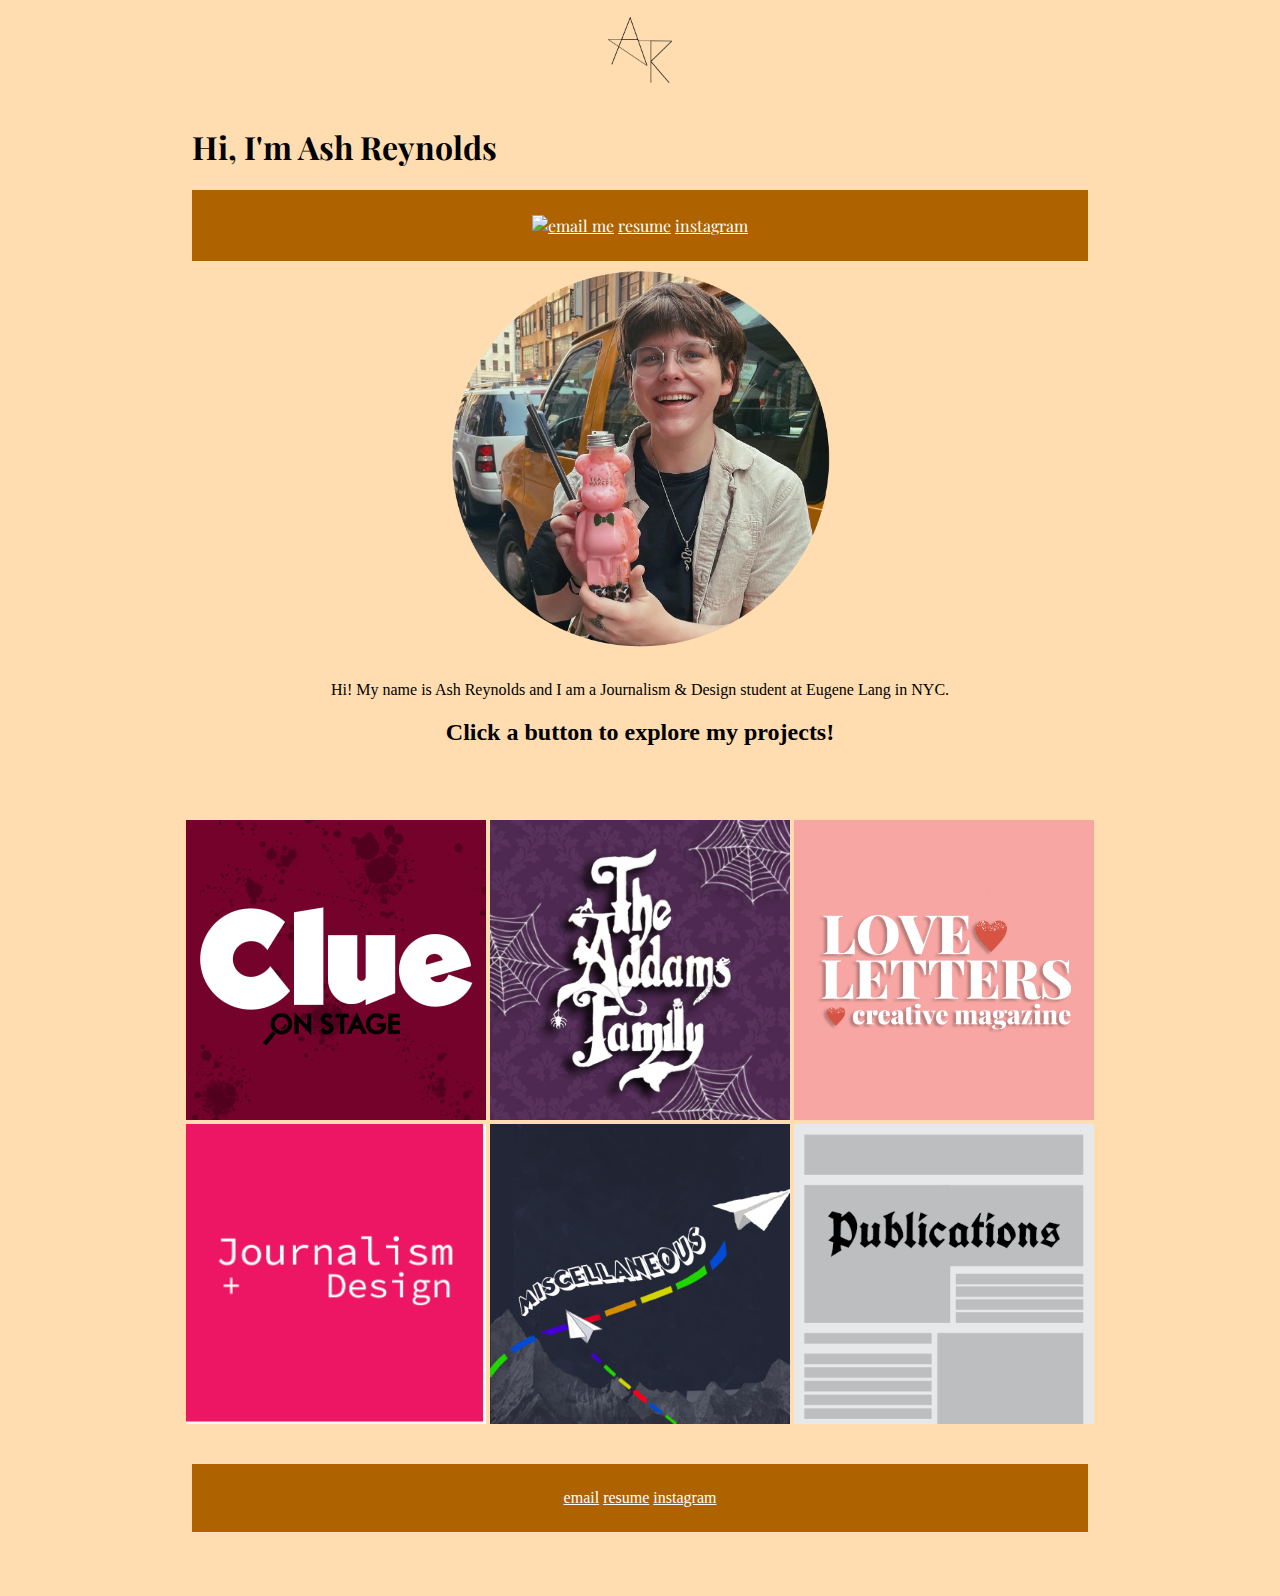
==== index.html @ a7f6f756 "changing the menu items to images" ====
<!DOCTYPE html>
<html lang="en">
<head>
  <meta charset="UTF-8" />
  <title>Ash Reynolds Portfolio</title>
  <meta name="viewport" content="width=device-width,initial-scale=1" />
  <link rel="stylesheet" media="screen" href="style.css">
  <link rel='preconnect' href='https://fonts.googleapis.com'>
  <link href='https://fonts.googleapis.com/css2?family=Playfair+Display&display=swap' rel="style.css" type='text/css'>
</head>
<body>
  <div class="masthead">
    <div class="logocontainer">
      <a href=index.html><img src="images\home-button.png" width="100px" height="100px" alt="Stylixed text of the initials AR. The A looks like a star and connects to the sharp R."></a>
      <h1>Hi, I'm Ash Reynolds</h1>
    </div>
    <div class="menu">
      <nav>
          <li><a href=mailto:ashreyn13@gmail.com><img src="C:\Users\ashre\OneDrive - The New School\Desktop\MINI PROJECT3\miniproj3\images\mail-icon.png" width="50px" height="auto" alt="email me"></a></li>
          <li><a href="https://docs.google.com/document/d/1eVObekTUfggOz8HIhlPVS2lhpx1QW9jNQd4CVsNR6J8/edit?usp=sharing">resume</a></li>
          <li><a href="https://www.instagram.com/ashreynn/">instagram</a></li>
      </nav>
    </div>
  </div>
  <div class= "aboutme">
      <div class="photo">
        <img src="images\AR-pic-round.png" width="400px" height="400px">
      </div>
      <div class="aboutmetext">
        <p> Hi! My name is Ash Reynolds and I am a Journalism & Design student at Eugene Lang in NYC.</p>
      </div>
  </div>
  <div class="welcome">
      <h2>Click a button to explore my projects!</h2>
    </div>
  </div>
  <br><br><br>
  <div class="buttons"> 
        <div class="toprow">
          <a href="cluepage.html"><img src="images\clue-squareicon.png" width="300px" height="300px"></a>
          <a href="addamspage.html"><img src="images\addamsfam-squareicon.png" width="300px" height="300px"></a>
          <a href="loveletterspage.html"><img src="images\loveletters-squareicon.png" width="300px" height="300px"></a>
        </div> 
        <div class="bottomrow">
          <a href="jdpage.html"><img src="images\jD-squareicon1.png" width="300px" height="300px"></a>
          <a href="miscpage.html"><img src="images\misc-squareicon.png" width="300px" height="300px"></a>
          <a href="publicationspage.html"><img src="images\publications-squareicon.png" width="300px" height="300px"></a>
        </div>
  </div>
  <br><br>
  <footer>
    <div class="footer">
      <nav>
        <li><a href=mailto:ashreyn13@gmail.com>email</a></li>
        <li><a href="https://docs.google.com/document/d/1eVObekTUfggOz8HIhlPVS2lhpx1QW9jNQd4CVsNR6J8/edit?usp=sharing">resume</a></li>
        <li><a href="https://www.instagram.com/ashreynn/">instagram</a></li>
      </nav>
    </div>
  </footer>
</body>
</html>
---- style.css ----
@import url('https://fonts.googleapis.com/css2?family=Playfair+Display&display=swap');

body {
    background-color: #ffddb0;
    text-align: center;
    margin: auto;
}

h1 {
    text-align: left;
    margin-left: 15%;
    font-family: 'Playfair Display', serif;
}

.menu {
    background-color: #AE6300;
    margin-left: 15%;
    margin-right: 15%;
    padding-top: 25px;
    padding-bottom: 25px;
    position: sticky;
    font-family: 'Playfair Display', serif;
}

li {
    display:inline-block;
}

.footer {
    background-color: #AE6300;
    margin-left: 15%;
    margin-right: 15%;
    margin-bottom: 5%;
    padding-top: 25px;
    padding-bottom: 25px;
}

a:link {
    color:white
}
a:visited {
    color: white;
}

a:hover {
    color:#E82D62
}

a:active {
    color: white;
}

@media (max-width: 450px) {
    body {
        background-color: aqua;
    }
}
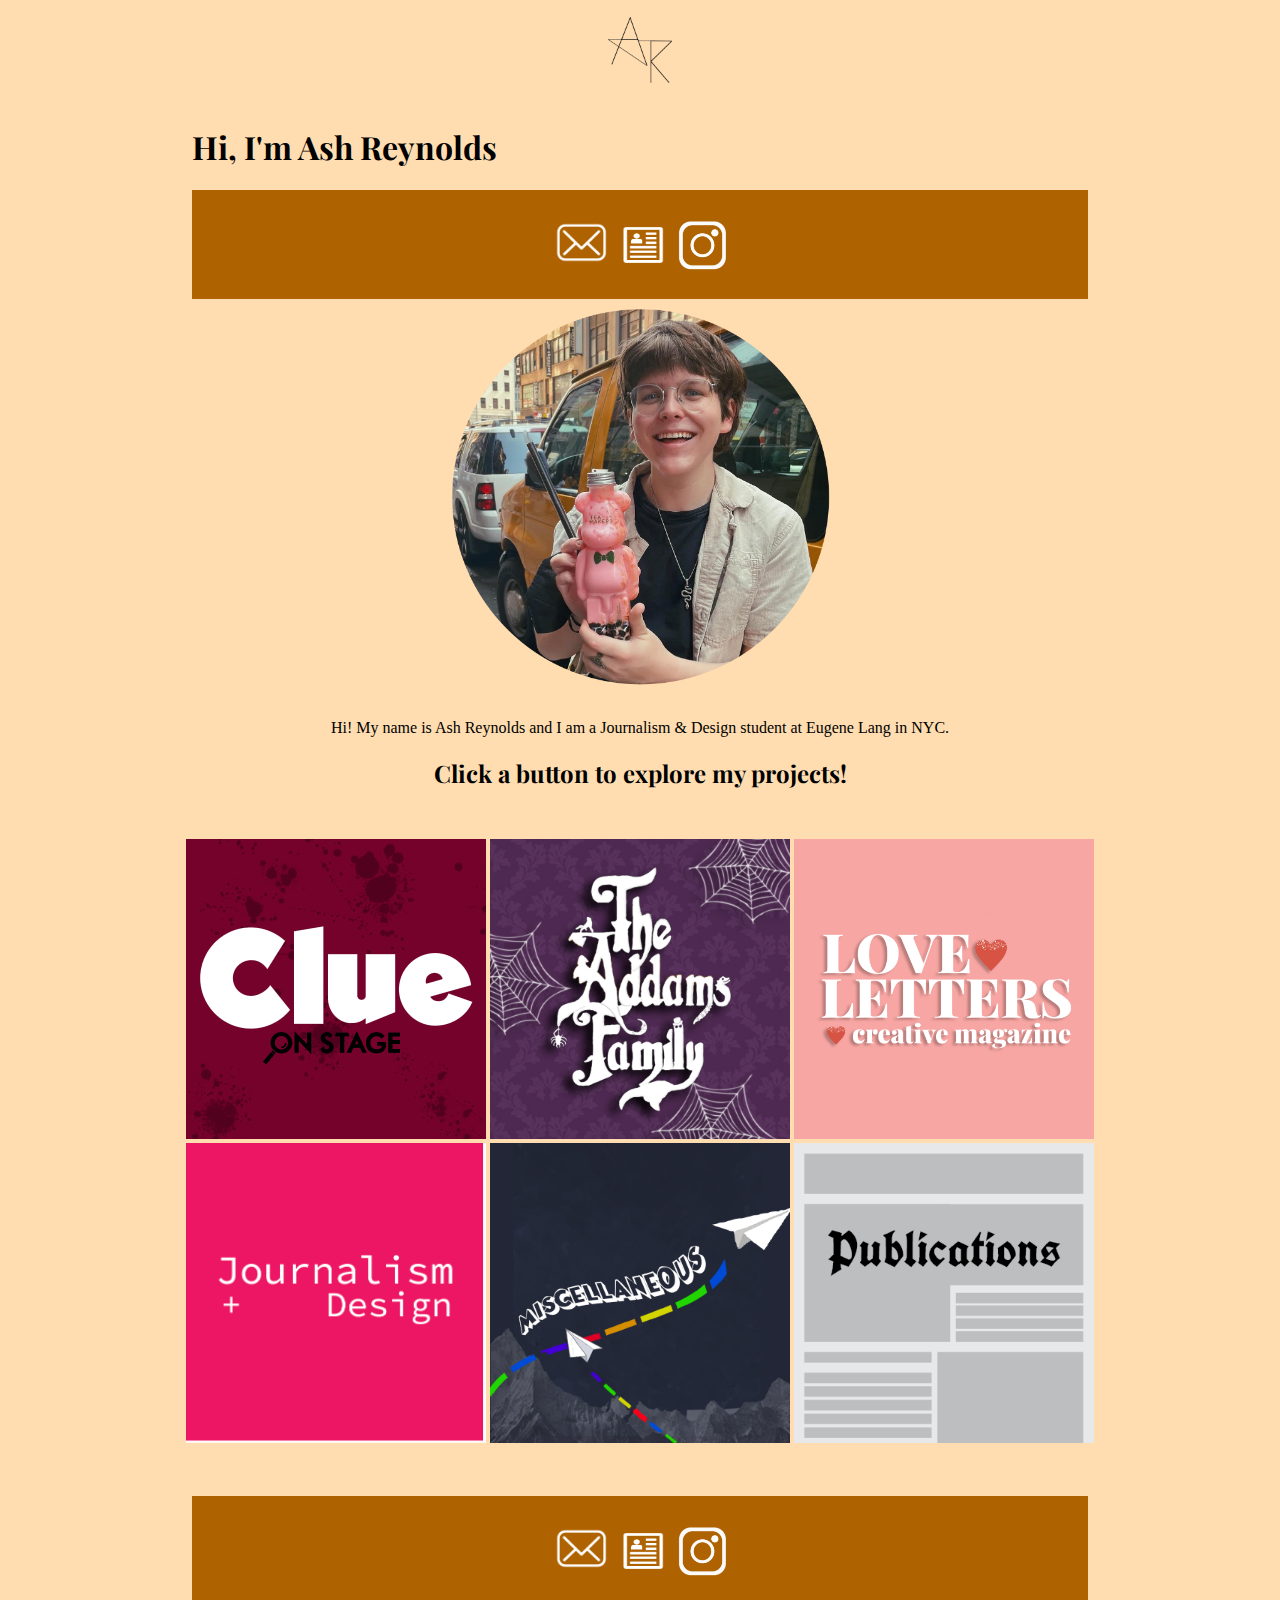
==== commit bc9b04f9: "made the buttons grow when u hover over" ====
--- a/index.html
+++ b/index.html
@@ -16,9 +16,9 @@
     </div>
     <div class="menu">
       <nav>
-          <li><a href=mailto:ashreyn13@gmail.com><img src="C:\Users\ashre\OneDrive - The New School\Desktop\MINI PROJECT3\miniproj3\images\mail-icon.png" width="50px" height="auto" alt="email me"></a></li>
-          <li><a href="https://docs.google.com/document/d/1eVObekTUfggOz8HIhlPVS2lhpx1QW9jNQd4CVsNR6J8/edit?usp=sharing">resume</a></li>
-          <li><a href="https://www.instagram.com/ashreynn/">instagram</a></li>
+          <li><a href=mailto:ashreyn13@gmail.com><img src="images\mail-icon.png" width="55px" height="auto" alt="email me"></a></li>
+          <li><a href="https://docs.google.com/document/d/1eVObekTUfggOz8HIhlPVS2lhpx1QW9jNQd4CVsNR6J8/edit?usp=sharing" target="_blank"><img src="images\resume-icon.png" width="60px" height="50px"></a></li>
+          <li><a href="https://www.instagram.com/ashreynn/" target="_blank"><img src="images\instagram-icon.png" width="50px" height="auto"></a></li>
       </nav>
     </div>
   </div>
@@ -34,26 +34,26 @@
       <h2>Click a button to explore my projects!</h2>
     </div>
   </div>
-  <br><br><br>
+  <br>
   <div class="buttons"> 
         <div class="toprow">
-          <a href="cluepage.html"><img src="images\clue-squareicon.png" width="300px" height="300px"></a>
-          <a href="addamspage.html"><img src="images\addamsfam-squareicon.png" width="300px" height="300px"></a>
-          <a href="loveletterspage.html"><img src="images\loveletters-squareicon.png" width="300px" height="300px"></a>
+          <a href="cluepage.html" class="link"><img src="images\clue-squareicon.png" width="300px" height="300px"></a>
+          <a href="addamspage.html" class="link"><img src="images\addamsfam-squareicon.png" width="300px" height="300px"></a>
+          <a href="loveletterspage.html" class="link"><img src="images\loveletters-squareicon.png" width="300px" height="300px"></a>
         </div> 
         <div class="bottomrow">
-          <a href="jdpage.html"><img src="images\jD-squareicon1.png" width="300px" height="300px"></a>
-          <a href="miscpage.html"><img src="images\misc-squareicon.png" width="300px" height="300px"></a>
-          <a href="publicationspage.html"><img src="images\publications-squareicon.png" width="300px" height="300px"></a>
+          <a href="jdpage.html" class="link"><img src="images\jD-squareicon1.png" width="300px" height="300px"></a>
+          <a href="miscpage.html" class="link"><img src="images\misc-squareicon.png" width="300px" height="300px"></a>
+          <a href="publicationspage.html" class="link"><img src="images\publications-squareicon.png" width="300px" height="300px"></a>
         </div>
   </div>
   <br><br>
   <footer>
     <div class="footer">
       <nav>
-        <li><a href=mailto:ashreyn13@gmail.com>email</a></li>
-        <li><a href="https://docs.google.com/document/d/1eVObekTUfggOz8HIhlPVS2lhpx1QW9jNQd4CVsNR6J8/edit?usp=sharing">resume</a></li>
-        <li><a href="https://www.instagram.com/ashreynn/">instagram</a></li>
+        <li><a href=mailto:ashreyn13@gmail.com><img src="images\mail-icon.png" width="55px" height="auto" alt="email me"></a></li>
+        <li><a href="https://docs.google.com/document/d/1eVObekTUfggOz8HIhlPVS2lhpx1QW9jNQd4CVsNR6J8/edit?usp=sharing" target="_blank"><img src="images\resume-icon.png" width="60px" height="50px"></a></li>
+        <li><a href="https://www.instagram.com/ashreynn/" target="_blank"><img src="images\instagram-icon.png" width="50px" height="auto"></a></li>
       </nav>
     </div>
   </footer>
--- a/style.css
+++ b/style.css
@@ -12,6 +12,28 @@
     font-family: 'Playfair Display', serif;
 }
 
+h2 {
+    font-family: 'Playfair Display', serif;
+    size: 50px;
+}
+
+.aboutme {
+    background-color: #ffddb0;
+}
+
+.welcome {
+    background-color:#ffddb0;
+}
+
+.buttons {
+    background-color:#ffddb0;
+    padding: 1%;
+}
+
+.logocontainer {
+    background-color: #ffddb0;
+}
+
 .menu {
     background-color: #AE6300;
     margin-left: 15%;
@@ -24,6 +46,10 @@
 
 li {
     display:inline-block;
+}
+
+.buttons img:hover{
+    transform: scale(1.15);
 }
 
 .footer {
@@ -43,7 +69,7 @@
 }
 
 a:hover {
-    color:#E82D62
+    color:#E82D62;
 }
 
 a:active {
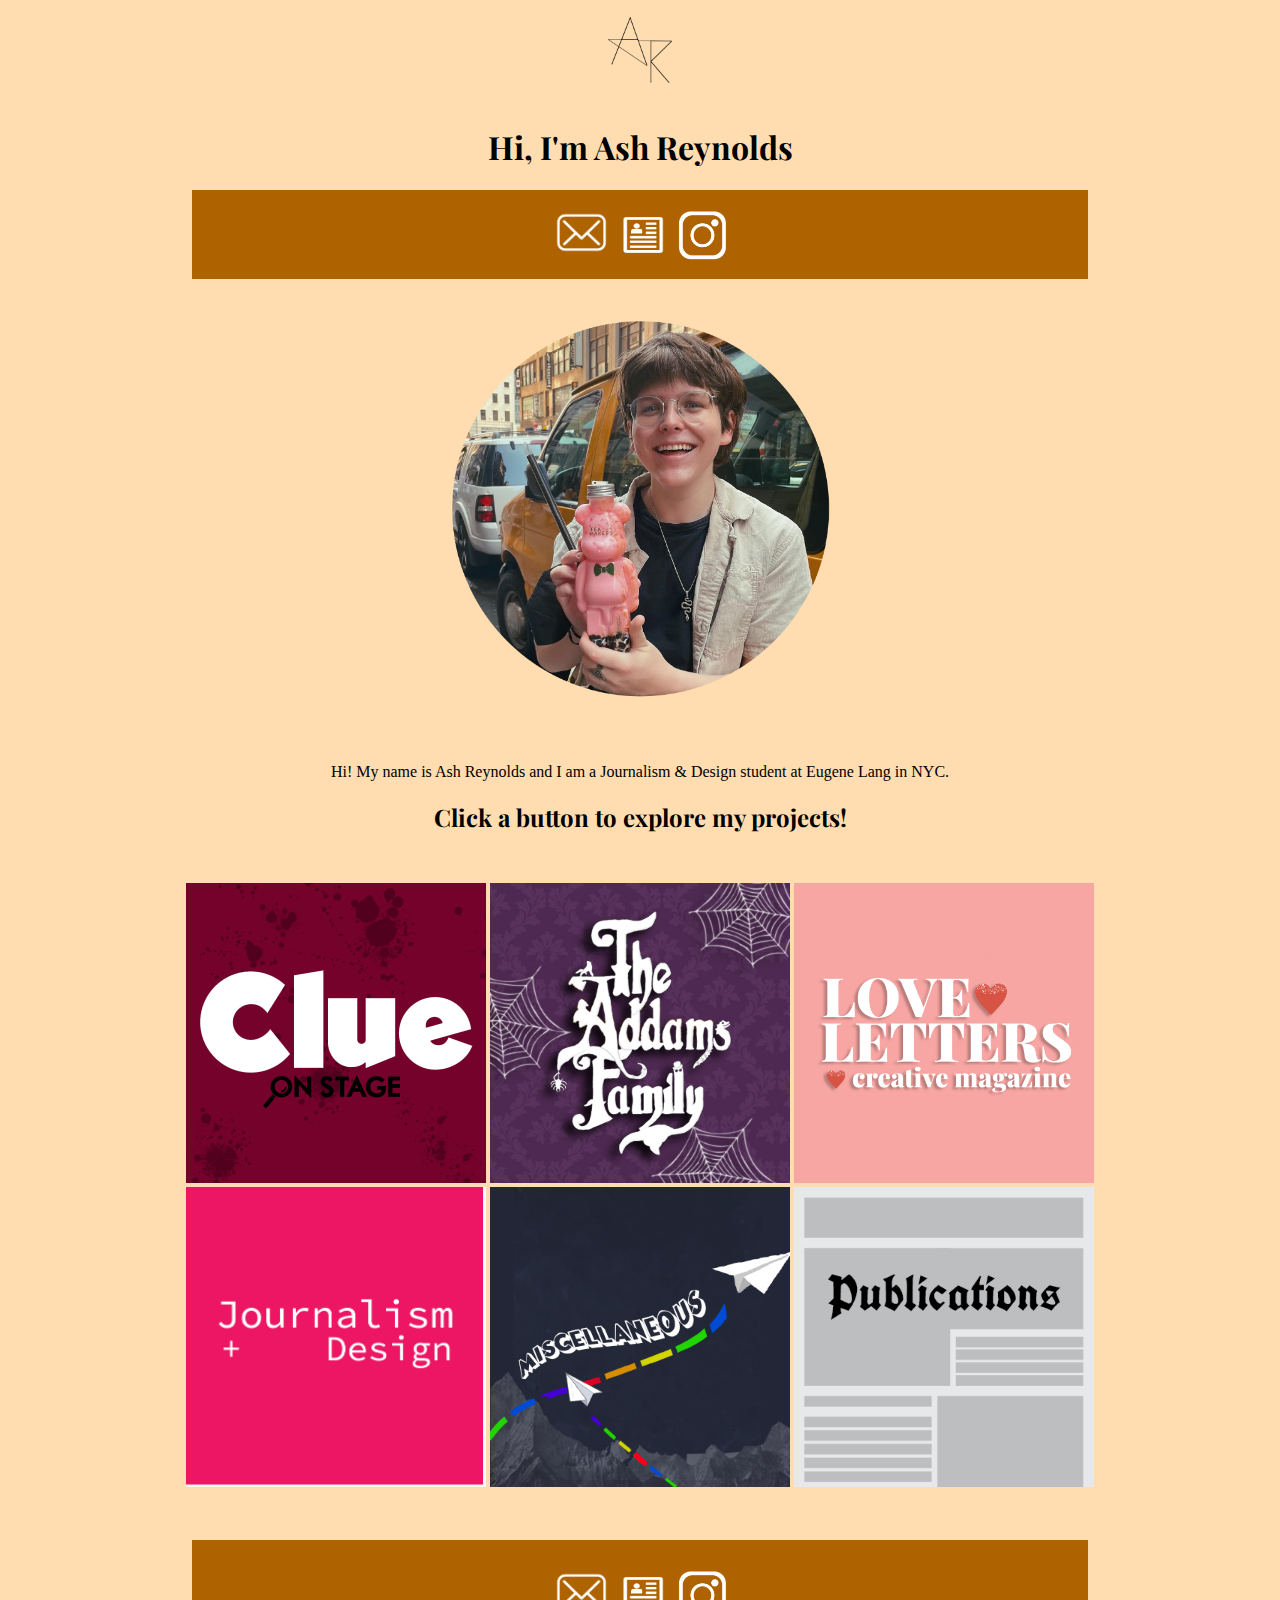
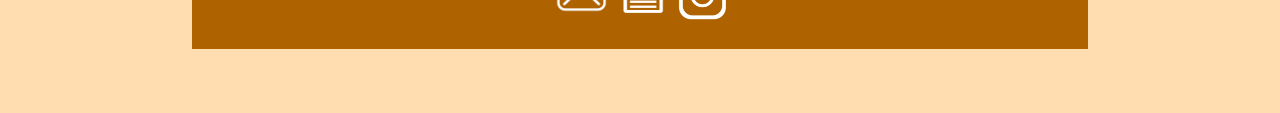
==== commit 82eaaf5c: "favicon" ====
--- a/index.html
+++ b/index.html
@@ -7,6 +7,7 @@
   <link rel="stylesheet" media="screen" href="style.css">
   <link rel='preconnect' href='https://fonts.googleapis.com'>
   <link href='https://fonts.googleapis.com/css2?family=Playfair+Display&display=swap' rel="style.css" type='text/css'>
+  <link rel="icon" type="image/x-icon" href="/images/home-button.png">
 </head>
 <body>
   <div class="masthead">
@@ -44,7 +45,7 @@
         <div class="bottomrow">
           <a href="jdpage.html" class="link"><img src="images\jD-squareicon1.png" width="300px" height="300px"></a>
           <a href="miscpage.html" class="link"><img src="images\misc-squareicon.png" width="300px" height="300px"></a>
-          <a href="publicationspage.html" class="link"><img src="images\publications-squareicon.png" width="300px" height="300px"></a>
+          <a href="publicationspage.html" ><img src="images\publications-squareicon.png" width="300px" height="300px"></a>
         </div>
   </div>
   <br><br>
--- a/style.css
+++ b/style.css
@@ -7,8 +7,7 @@
 }
 
 h1 {
-    text-align: left;
-    margin-left: 15%;
+    text-align: center;
     font-family: 'Playfair Display', serif;
 }
 
@@ -19,6 +18,10 @@
 
 .aboutme {
     background-color: #ffddb0;
+}
+
+.photo {
+    padding: 2.5%;
 }
 
 .welcome {
@@ -38,8 +41,8 @@
     background-color: #AE6300;
     margin-left: 15%;
     margin-right: 15%;
-    padding-top: 25px;
-    padding-bottom: 25px;
+    padding-top: 15px;
+    padding-bottom: 15px;
     position: sticky;
     font-family: 'Playfair Display', serif;
 }
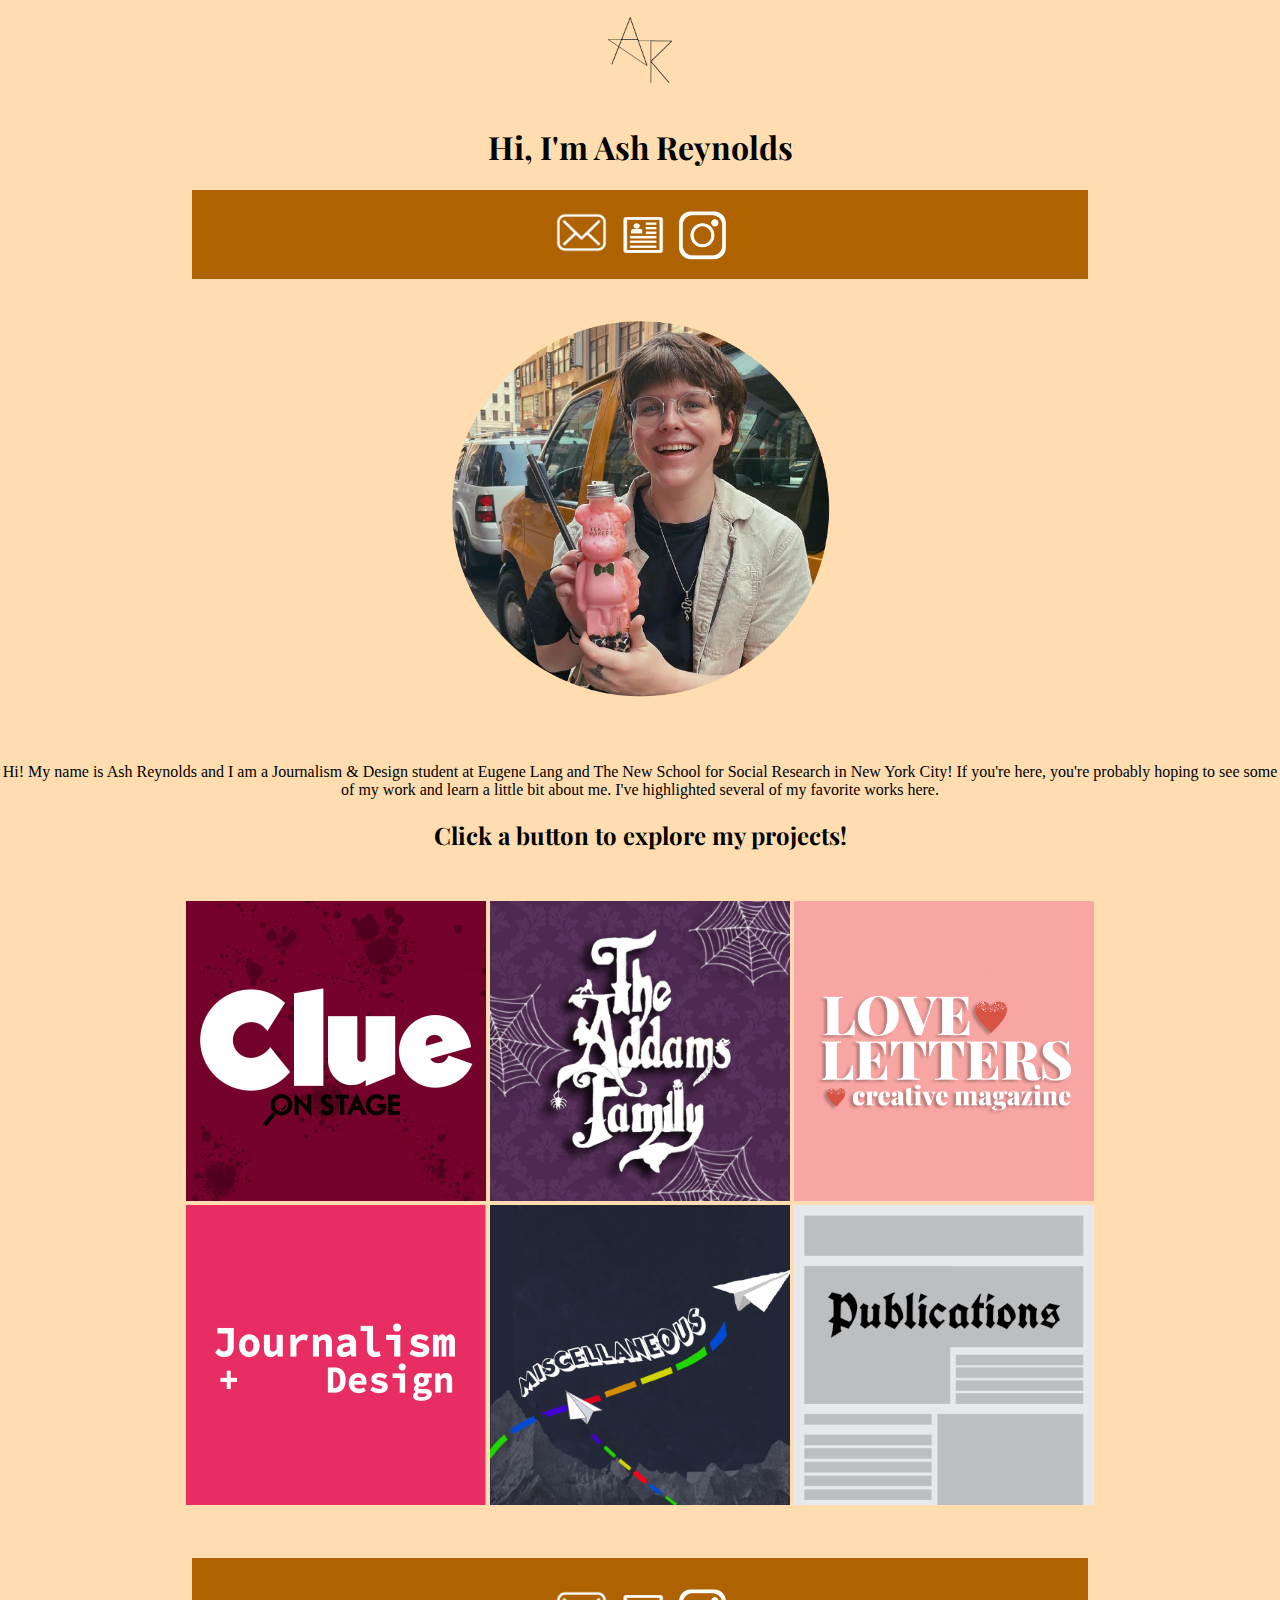
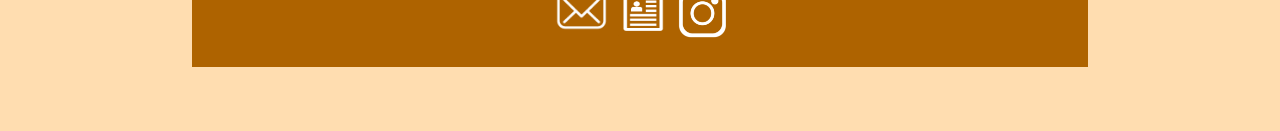
==== commit 67e7a294: "meow" ====
--- a/index.html
+++ b/index.html
@@ -7,7 +7,7 @@
   <link rel="stylesheet" media="screen" href="style.css">
   <link rel='preconnect' href='https://fonts.googleapis.com'>
   <link href='https://fonts.googleapis.com/css2?family=Playfair+Display&display=swap' rel="style.css" type='text/css'>
-  <link rel="icon" type="image/x-icon" href="/images/home-button.png">
+  <link rel="icon" type="image/png" href="images/AR-favicon.png" />
 </head>
 <body>
   <div class="masthead">
@@ -28,7 +28,7 @@
         <img src="images\AR-pic-round.png" width="400px" height="400px">
       </div>
       <div class="aboutmetext">
-        <p> Hi! My name is Ash Reynolds and I am a Journalism & Design student at Eugene Lang in NYC.</p>
+        <p> Hi! My name is Ash Reynolds and I am a Journalism & Design student at Eugene Lang and The New School for Social Research in New York City! If you're here, you're probably hoping to see some of my work and learn a little bit about me. I've highlighted several of my favorite works here.</p>
       </div>
   </div>
   <div class="welcome">
@@ -38,14 +38,14 @@
   <br>
   <div class="buttons"> 
         <div class="toprow">
-          <a href="cluepage.html" class="link"><img src="images\clue-squareicon.png" width="300px" height="300px"></a>
-          <a href="addamspage.html" class="link"><img src="images\addamsfam-squareicon.png" width="300px" height="300px"></a>
-          <a href="loveletterspage.html" class="link"><img src="images\loveletters-squareicon.png" width="300px" height="300px"></a>
+          <a href="cluepage.html" class="link"><img src="images\clue-squareicon.png" width="300px" height="300px" alt="clue"></a>
+          <a href="addamspage.html" class="link"><img src="images\addamsfam-squareicon.png" width="300px" height="300px" alt="the addams family"></a>
+          <a href="loveletterspage.html" class="link"><img src="images\loveletters-squareicon.png" width="300px" height="300px" alt="love letters"></a>
         </div> 
         <div class="bottomrow">
-          <a href="jdpage.html" class="link"><img src="images\jD-squareicon1.png" width="300px" height="300px"></a>
-          <a href="miscpage.html" class="link"><img src="images\misc-squareicon.png" width="300px" height="300px"></a>
-          <a href="publicationspage.html" ><img src="images\publications-squareicon.png" width="300px" height="300px"></a>
+          <a href="jdpage.html" class="link"><img src="images\jD-squareicon1.png" width="300px" height="300px" alt="journalism and design"></a>
+          <a href="miscpage.html" class="link"><img src="images\misc-squareicon.png" width="300px" height="300px" alt="miscellaneous"></a>
+          <a href="publicationspage.html" ><img src="images\publications-squareicon.png" width="300px" height="300px" alt="publications"></a>
         </div>
   </div>
   <br><br>
@@ -53,8 +53,8 @@
     <div class="footer">
       <nav>
         <li><a href=mailto:ashreyn13@gmail.com><img src="images\mail-icon.png" width="55px" height="auto" alt="email me"></a></li>
-        <li><a href="https://docs.google.com/document/d/1eVObekTUfggOz8HIhlPVS2lhpx1QW9jNQd4CVsNR6J8/edit?usp=sharing" target="_blank"><img src="images\resume-icon.png" width="60px" height="50px"></a></li>
-        <li><a href="https://www.instagram.com/ashreynn/" target="_blank"><img src="images\instagram-icon.png" width="50px" height="auto"></a></li>
+        <li><a href="https://docs.google.com/document/d/1eVObekTUfggOz8HIhlPVS2lhpx1QW9jNQd4CVsNR6J8/edit?usp=sharing" target="_blank"><img src="images\resume-icon.png" width="60px" height="50px" alt="resume"></a></li>
+        <li><a href="https://www.instagram.com/ashreynn/" target="_blank"><img src="images\instagram-icon.png" width="50px" height="auto" alt="instagram"></a></li>
       </nav>
     </div>
   </footer>
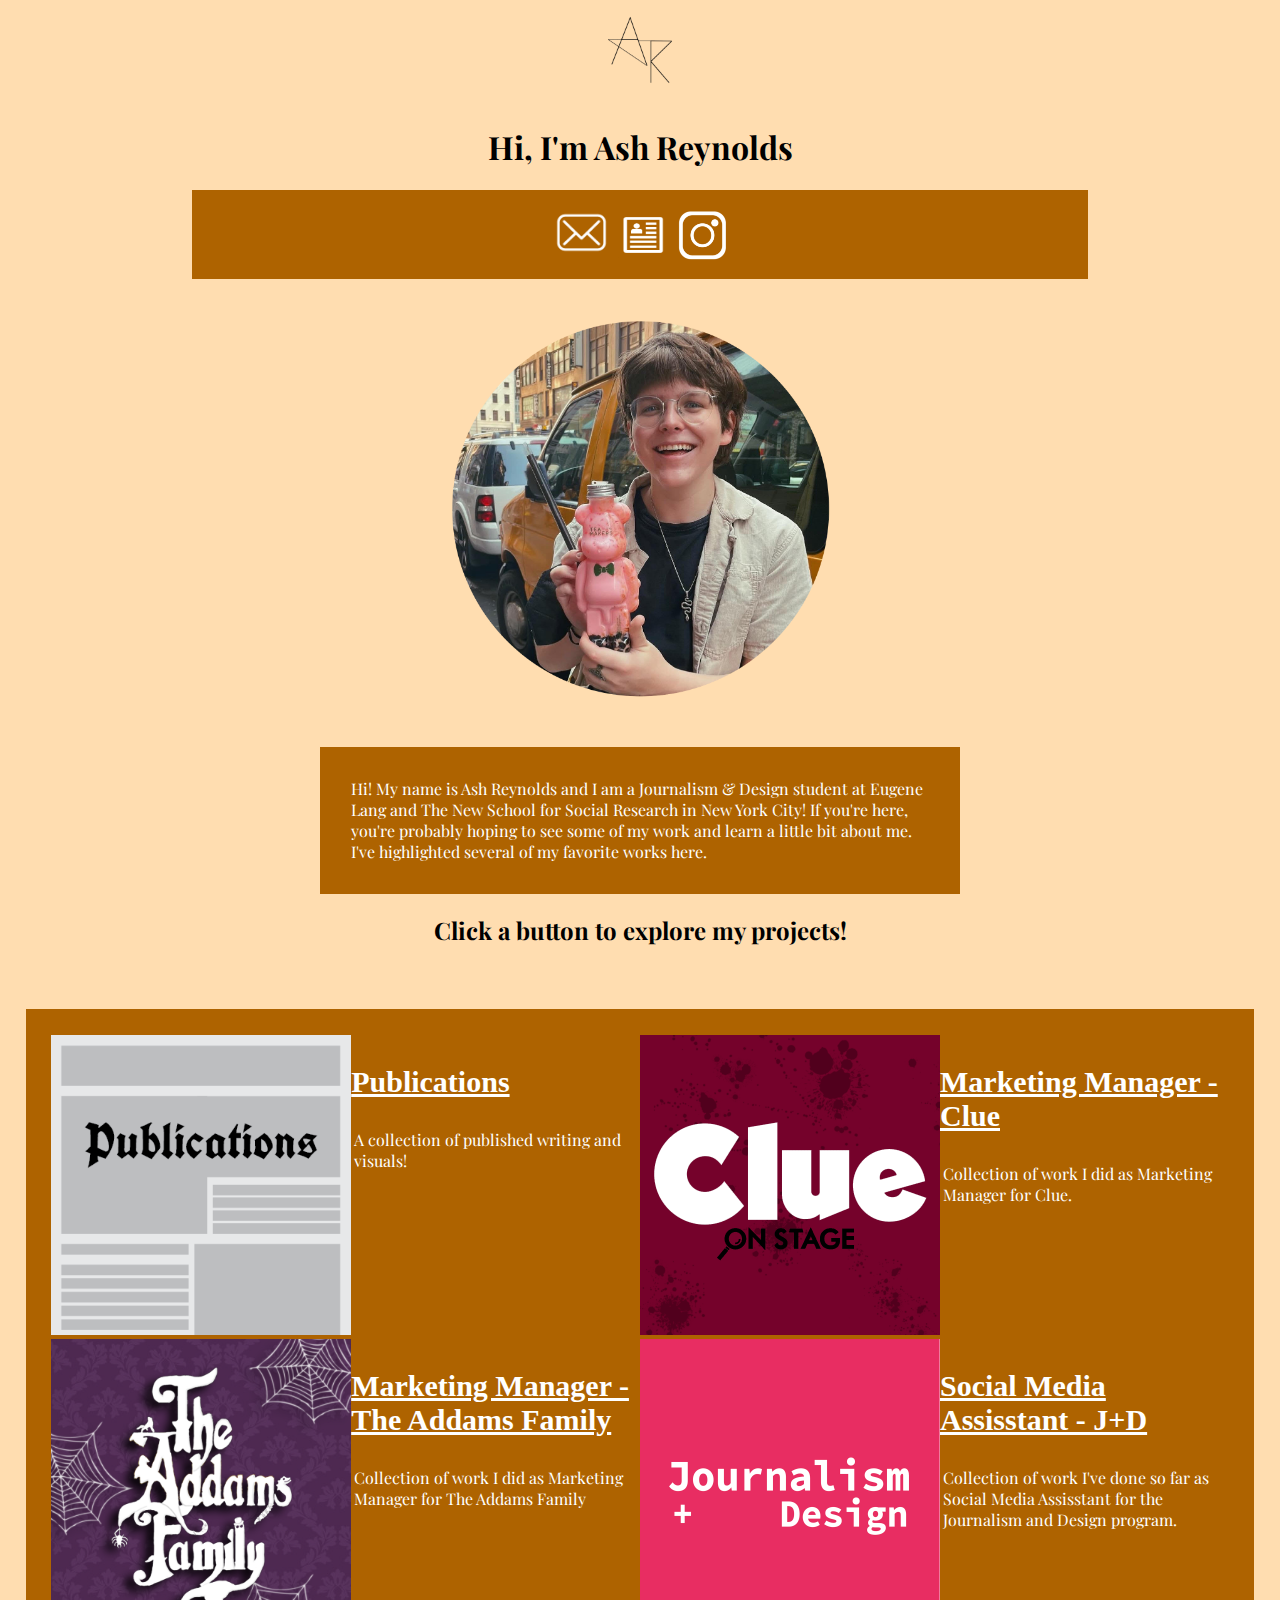
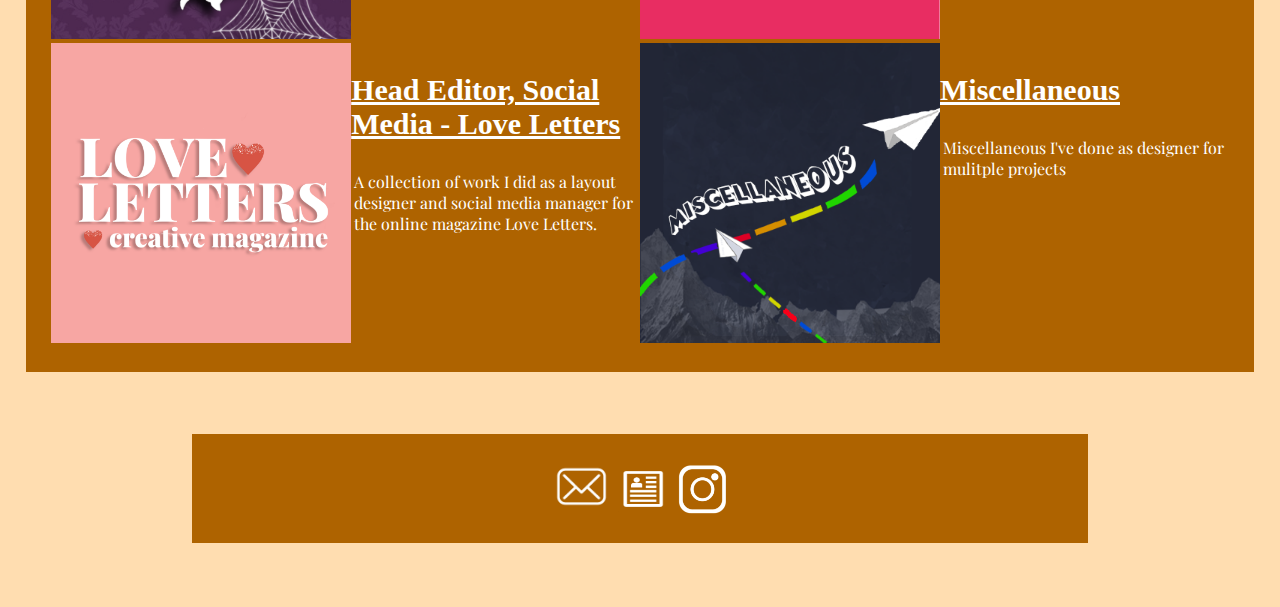
==== commit 8a2d78a1: "redid the front page" ====
--- a/index.html
+++ b/index.html
@@ -36,17 +36,62 @@
     </div>
   </div>
   <br>
-  <div class="buttons"> 
-        <div class="toprow">
+  <div class="projects"> 
+    <div class="pubs">
+      <div class="pubpic">
+      <a href="publicationspage.html" ><img src="images\publications-squareicon.png" width="300px" height="300px" alt="publications"></a>
+      </div>
+      <div class="pubtitle">
+        <a href="publicationspage.html" ><h3>Publications</h3></a>
+        <p>A collection of published writing and visuals!</p>
+      </div>
+    </div>
+      <div class="clue">
+          <div class="cluepic">
           <a href="cluepage.html" class="link"><img src="images\clue-squareicon.png" width="300px" height="300px" alt="clue"></a>
-          <a href="addamspage.html" class="link"><img src="images\addamsfam-squareicon.png" width="300px" height="300px" alt="the addams family"></a>
+          </div>
+          <div class="cluetitle" id:text>
+            <a href="cluepage.html" class="link"><h3>Marketing Manager - Clue</h3></a>
+            <p>Collection of work I did as Marketing Manager for Clue.</p>
+          </div>
+      </div>
+      <div class="addams">
+        <div class=""addamspic">
+        <a href="addamspage.html" class="link"><img src="images\addamsfam-squareicon.png" width="300px" height="300px" alt="the addams family"></a>
+        </div>
+        <div class="addamstitle" id:text>
+          <a href="addamspage.html" class="link"><h3>Marketing Manager - The Addams Family</h3></a>
+          <p>Collection of work I did as Marketing Manager for The Addams Family</p>
+        </div>
+      </div> 
+      <div class="jd">
+        <div class="jdpic">
+        <a href="jdpage.html" class="link"><img src="images\jD-squareicon1.png" width="300px" height="300px" alt="journalism and design"></a>
+        </div>
+        <div class="jdtitle" id:text>
+          <a href="jdpage.html" class="link"><h3>Social Media Assisstant - J+D</h3></a>
+          <p>Collection of work I've done so far as Social Media Assisstant for the Journalism and Design program.</p>
+        </div>
+      </div>
+      <div class="loveletters">
+        <div class="llpic">
           <a href="loveletterspage.html" class="link"><img src="images\loveletters-squareicon.png" width="300px" height="300px" alt="love letters"></a>
-        </div> 
-        <div class="bottomrow">
-          <a href="jdpage.html" class="link"><img src="images\jD-squareicon1.png" width="300px" height="300px" alt="journalism and design"></a>
-          <a href="miscpage.html" class="link"><img src="images\misc-squareicon.png" width="300px" height="300px" alt="miscellaneous"></a>
-          <a href="publicationspage.html" ><img src="images\publications-squareicon.png" width="300px" height="300px" alt="publications"></a>
         </div>
+        <div class-="lltitle" id:text>
+          <a href="loveletterspage.html" class="link"><h3>Head Editor, Social Media - Love Letters</h3></a>
+          <p>A collection of work I did as a layout designer and social media manager for the online magazine Love Letters.</p>
+        </div>
+      </div> 
+      <div class="misc">
+        <div class="miscpic">
+        <a href="miscpage.html" class="link"><img src="images\misc-squareicon.png" width="300px" height="300px" alt="miscellaneous"></a>
+        </div>
+        <div class="miscp">
+          <a href="miscpage.html" class="link"><h3>Miscellaneous</h3></a>
+          <p>Miscellaneous I've done as designer for mulitple projects</p>
+        </div>
+      </div>
+    </div>
   </div>
   <br><br>
   <footer>
--- a/style.css
+++ b/style.css
@@ -4,6 +4,7 @@
     background-color: #ffddb0;
     text-align: center;
     margin: auto;
+    display: grid;
 }
 
 h1 {
@@ -28,13 +29,161 @@
     background-color:#ffddb0;
 }
 
-.buttons {
-    background-color:#ffddb0;
-    padding: 1%;
+.projects {
+    display:grid;
+    grid-template-columns: 1fr 1fr;
+    grid-template-rows: 1fr 1fr 1fr;
+    grid-template-areas: 
+    "pubs clue"
+    "addams loveletters"
+    "jd misc"
+}
+
+.clue {
+    grid-area:"clue";
+    display: grid;
+    grid-template-columns: 1fr 1fr;
+    grid-template-rows: 1fr;
+    grid-template-areas:
+    "cluetitle cluepic"
+}
+
+.cluepic {
+    grid-area:"cluepic";
+}
+
+.cluetitle {
+    grid-area:"cluetitle";
+}
+
+.cluep {
+    grid-area:"cluetitle";
+}
+
+.addams {
+    grid-area:"addams";
+    display:grid;
+    grid-template-columns: 1fr 1fr;
+    grid-template-rows: 1fr;
+    grid-template-areas:
+    "addamstitle addamspic"
+}
+
+.addamspic {
+    grid-area:"addamspic";
+}
+
+.addamstitle {
+    grid-area:"addamstitle";
+}
+
+.addamsp {
+    grid-area:"addamstitle";
+}
+
+.jd {
+    grid-area:"jd";
+    display:grid;
+    grid-template-columns: 1fr 1fr;
+    grid-template-rows: 1fr;
+    grid-template-areas:
+    "jdtitle jdpic"
+}
+
+.jdpic {
+    grid-area:"jdpic";
+    grid-row:span 2;
+}
+
+.jdtitle {
+    grid-area:"jdtitle";
+}
+
+.jdp {
+    grid-area:"jdtitle";
+}
+
+.misc {
+    grid-area:"misc";
+    display:grid;
+    grid-template-columns: 1fr 1fr;
+    grid-template-rows: 1fr;
+    grid-template-areas:
+    "misctitle miscpic"
+}
+
+.miscpic {
+    grid-area:"miscpic";
+}
+
+.miscp {
+    grid-area:"misctitle";
+}
+
+.miscp {
+    grid-area:"misctitle";
+}
+
+.loveletters {
+    grid-area:"loveletters";
+    display:grid;
+    grid-template-columns: 1fr 1fr;
+    grid-template-rows: 1fr;
+    grid-template-areas:
+    "llpic lltitle"
+}
+
+.llpic {
+    grid-area:"llpic";
+}
+
+.lltitle {
+    grid-area:"lltitle";
+}
+
+.pubs {
+    grid-area:"pubs";
+    display: grid;
+    grid-template-columns: 1fr 1fr;
+    grid-template-rows: 1fr;
+    grid-template-areas:
+    "ptitle pubpic"
+}
+
+.pubpic {
+    grid-area:"pubpic";
+    grid-row: span 2;
+}
+
+.pubp {
+    grid-area: "ptitle";
+}
+
+.pubtitle {
+    grid-area:"ptitle"
 }
 
 .logocontainer {
     background-color: #ffddb0;
+}
+
+.projects {
+    background-color: #AE6300;
+    margin:2%;
+    padding:2%;
+}
+
+p {
+    text-align:left;
+    margin: 1%;
+    color:white;
+    font-family: 'Playfair Display', serif;
+}
+
+h3 {
+    color:white;
+    text-align:left;
+    font-size: 30px;
 }
 
 .menu {
@@ -47,6 +196,15 @@
     font-family: 'Playfair Display', serif;
 }
 
+.aboutmetext {
+    margin-left: 25%;
+    margin-right: 25%;
+    font-family: "Playfair Display", serif;
+    background-color:#AE6300;
+    color:white;
+    padding: 2%;
+}
+
 li {
     display:inline-block;
 }
@@ -79,8 +237,17 @@
     color: white;
 }
 
-@media (max-width: 450px) {
-    body {
-        background-color: aqua;
+@media only screen and (max-width: 768px) {
+    .projects {
+       display: block;
+       margin:0%;
+    }
+
+    h3 {
+        margin: 5%;
+    }
+
+    p {
+        margin:5%;
     }
 }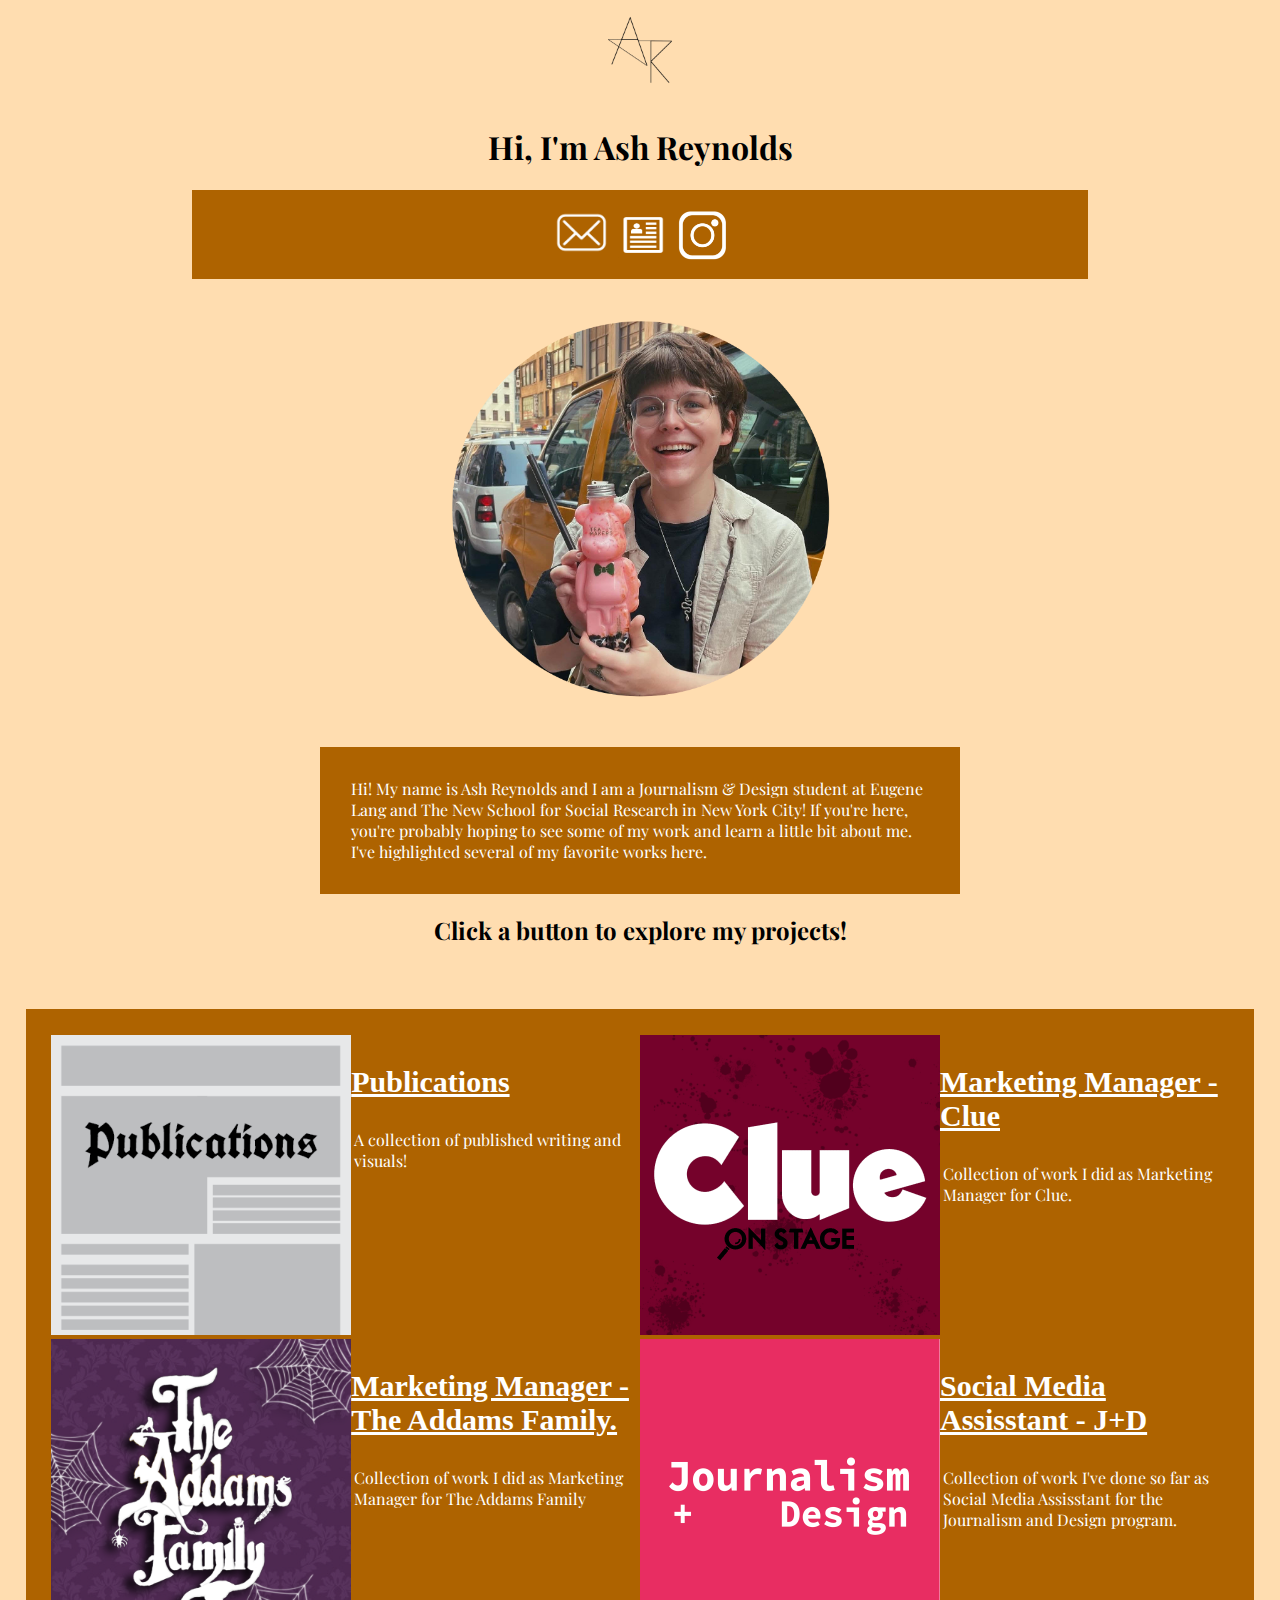
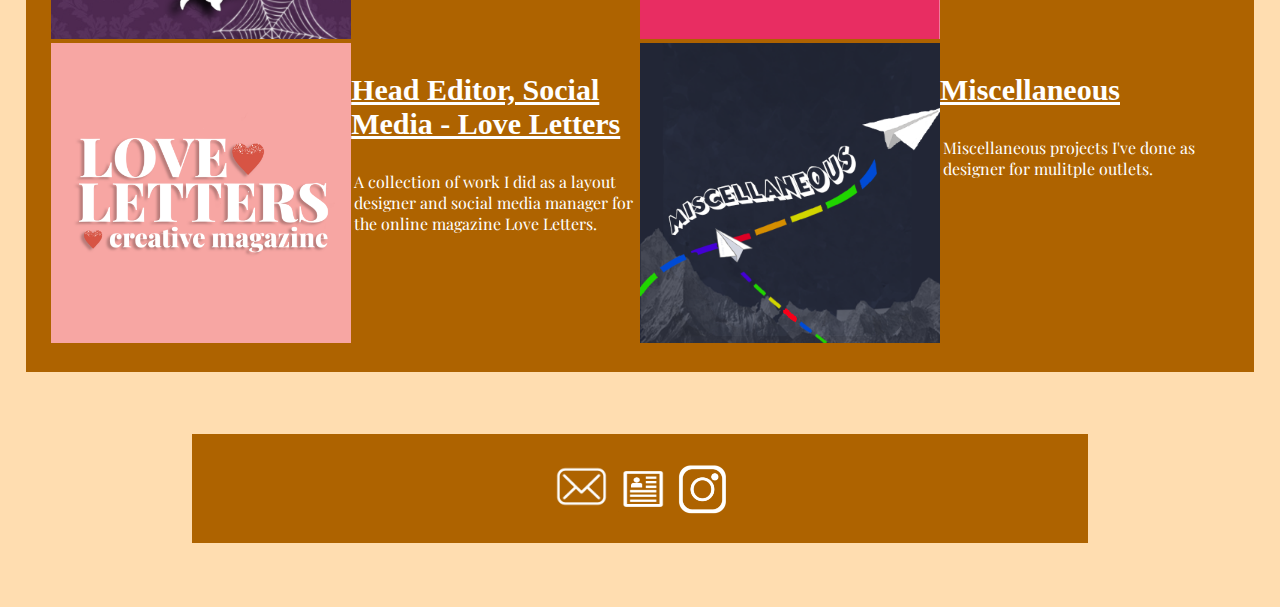
==== commit 8a0dab83: "grammar error" ====
--- a/index.html
+++ b/index.html
@@ -60,7 +60,7 @@
         <a href="addamspage.html" class="link"><img src="images\addamsfam-squareicon.png" width="300px" height="300px" alt="the addams family"></a>
         </div>
         <div class="addamstitle" id:text>
-          <a href="addamspage.html" class="link"><h3>Marketing Manager - The Addams Family</h3></a>
+          <a href="addamspage.html" class="link"><h3>Marketing Manager - The Addams Family.</h3></a>
           <p>Collection of work I did as Marketing Manager for The Addams Family</p>
         </div>
       </div> 
@@ -88,7 +88,7 @@
         </div>
         <div class="miscp">
           <a href="miscpage.html" class="link"><h3>Miscellaneous</h3></a>
-          <p>Miscellaneous I've done as designer for mulitple projects</p>
+          <p>Miscellaneous projects I've done as designer for mulitple outlets.</p>
         </div>
       </div>
     </div>
--- a/style.css
+++ b/style.css
@@ -209,7 +209,7 @@
     display:inline-block;
 }
 
-.buttons img:hover{
+.project img:hover{
     transform: scale(1.15);
 }
 
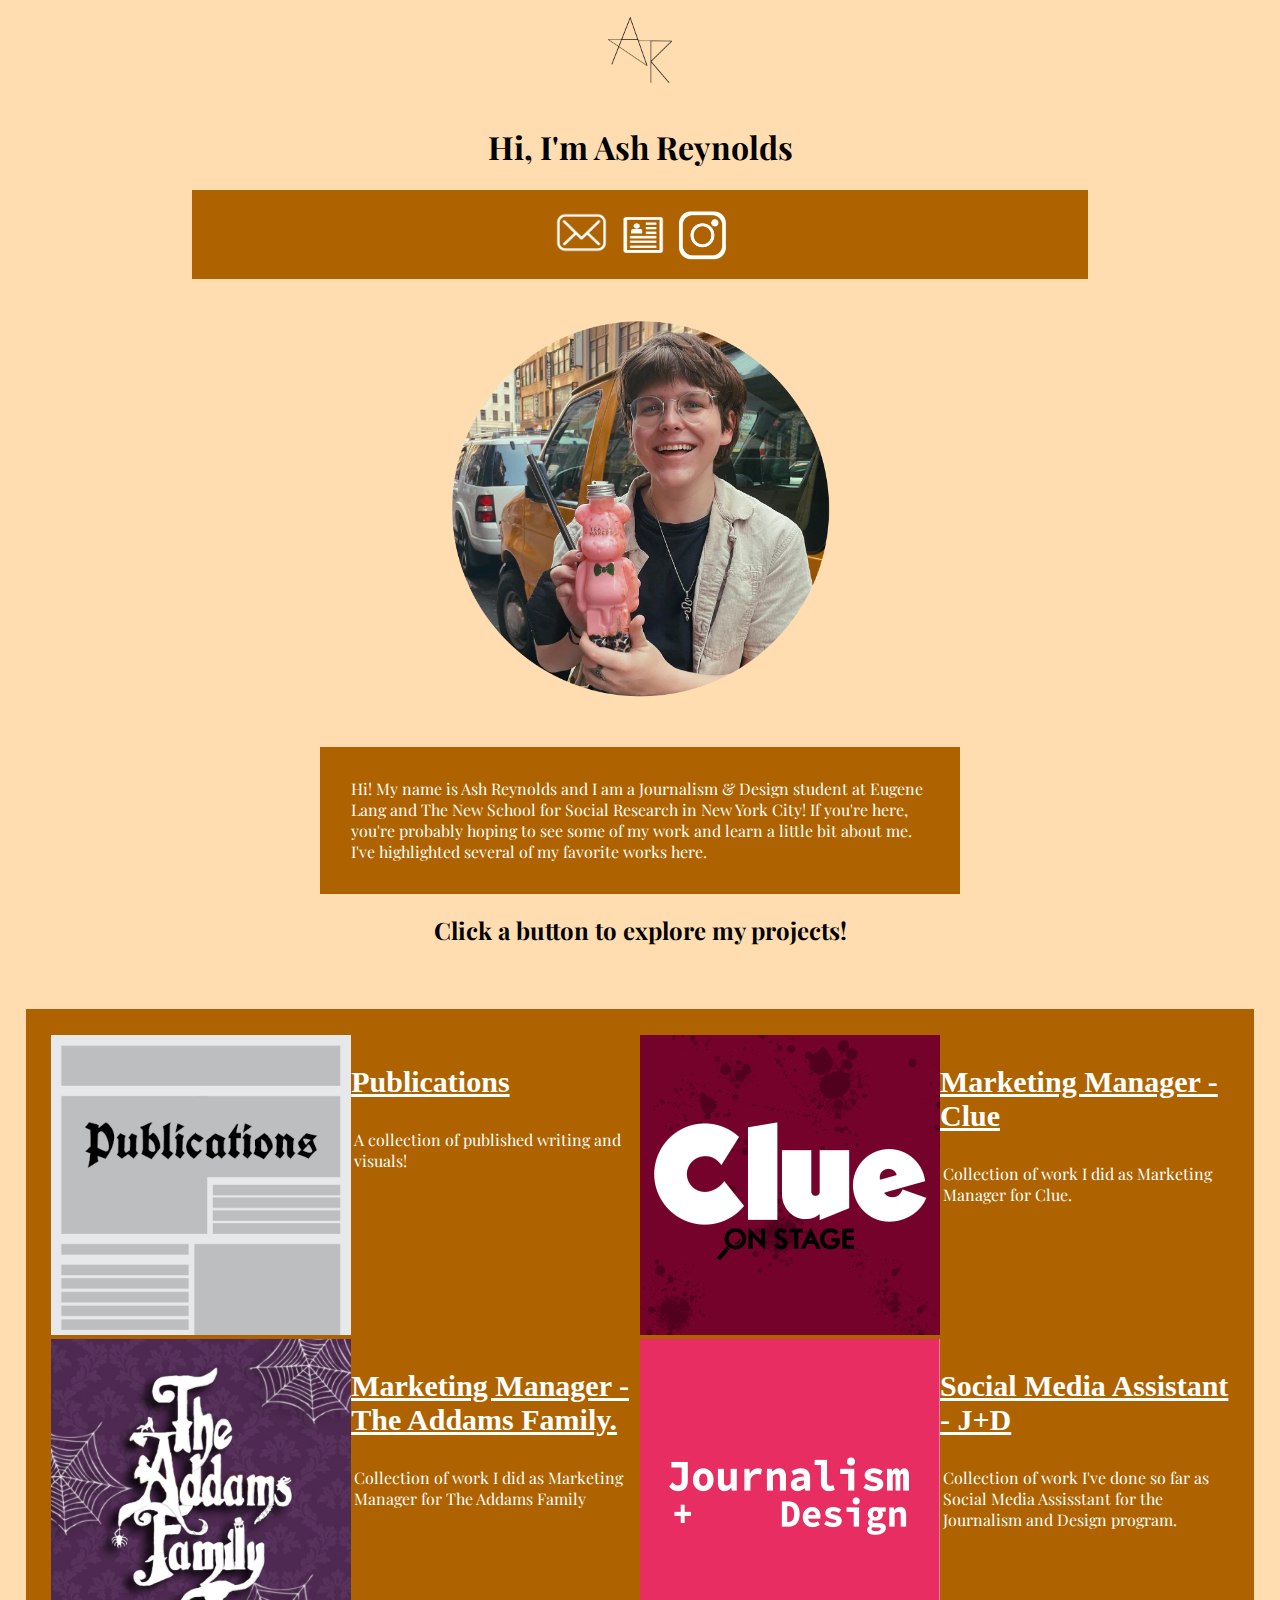
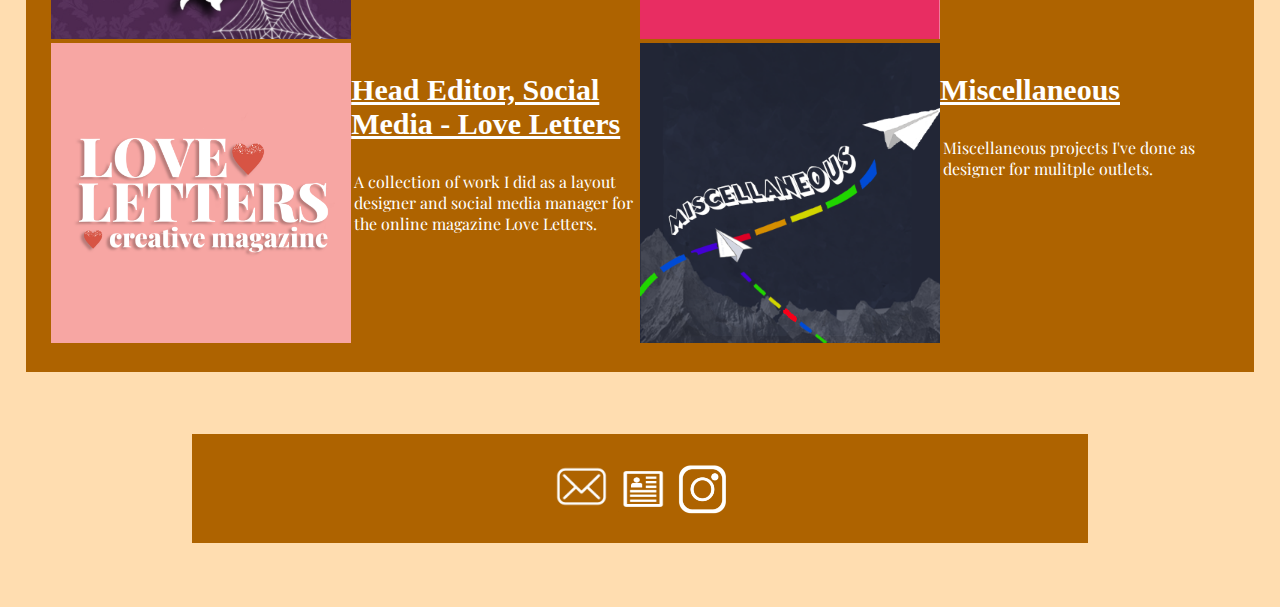
==== commit e81ef0de: "fixed a typo" ====
--- a/index.html
+++ b/index.html
@@ -69,7 +69,7 @@
         <a href="jdpage.html" class="link"><img src="images\jD-squareicon1.png" width="300px" height="300px" alt="journalism and design"></a>
         </div>
         <div class="jdtitle" id:text>
-          <a href="jdpage.html" class="link"><h3>Social Media Assisstant - J+D</h3></a>
+          <a href="jdpage.html" class="link"><h3>Social Media Assistant - J+D</h3></a>
           <p>Collection of work I've done so far as Social Media Assisstant for the Journalism and Design program.</p>
         </div>
       </div>
